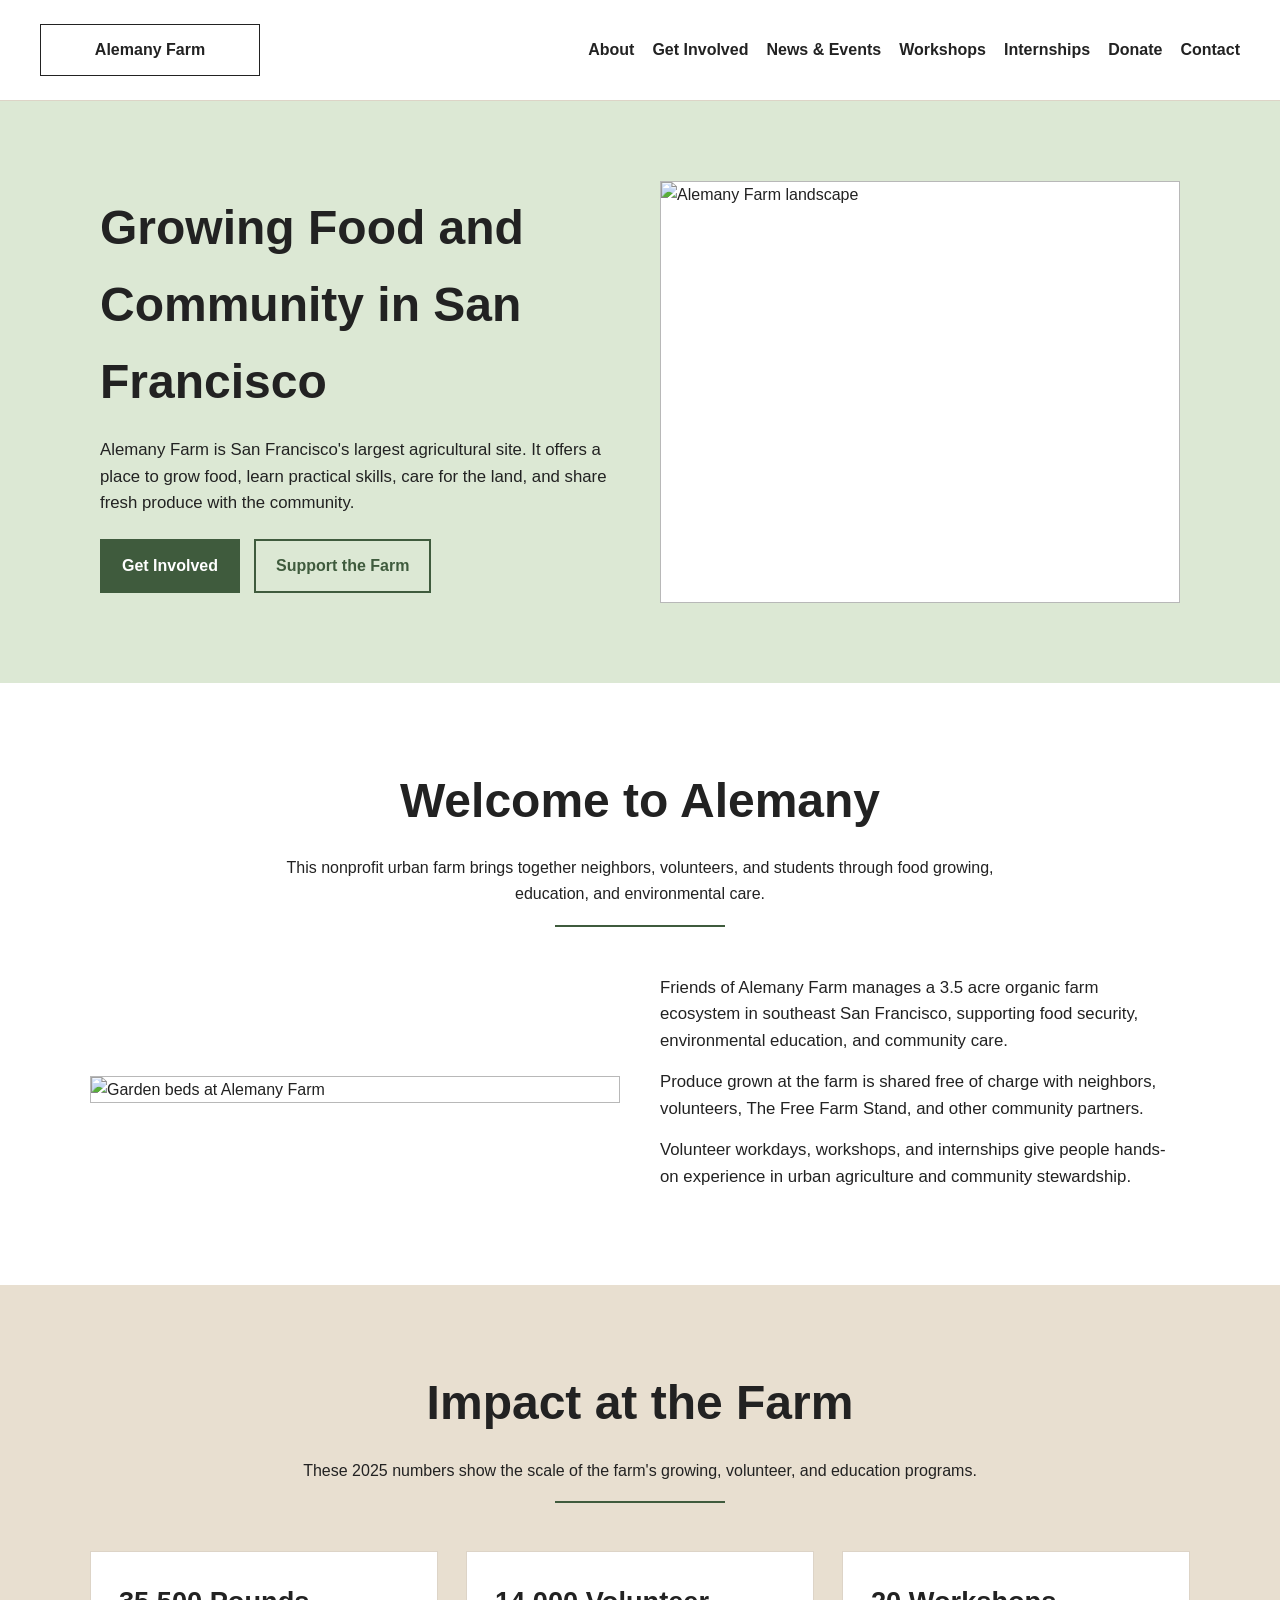
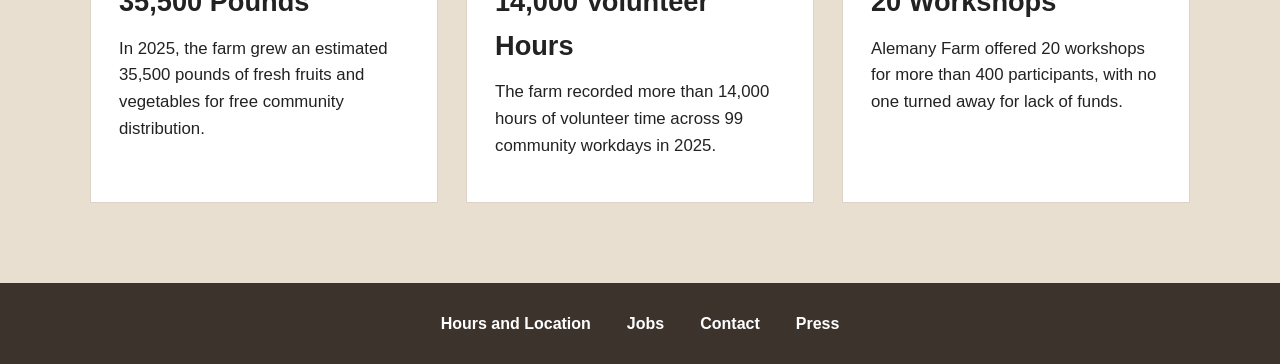
==== index.html @ 842b6b9c "Add files via upload" ====
<!DOCTYPE html>
<html lang="en">
<head>
  <meta charset="UTF-8">
  <meta name="viewport" content="width=device-width, initial-scale=1.0">
  <title>Alemany Farm</title>
  <link rel="stylesheet" href="style.css">
</head>
<body>
  <header class="site-header">
    <div class="logo-box">
      <a href="index.html">Alemany Farm</a>
    </div>
    <nav class="main-nav">
      <a href="about.html">About</a>
      <a href="get-involved.html">Get Involved</a>
      <a href="news-events.html">News &amp; Events</a>
      <a href="workshops.html">Workshops</a>
      <a href="internships.html">Internships</a>
      <a href="donate.html">Donate</a>
      <a href="contact.html">Contact</a>
    </nav>
  </header>

  <main>
    <section class="hero-home">
      <div class="hero-grid">
        <div class="hero-text">
          <h1>Growing Food and Community in San Francisco</h1>
          <p>
            Alemany Farm is San Francisco&apos;s largest agricultural site. It
            offers a place to grow food, learn practical skills, care for the
            land, and share fresh produce with the community.
          </p>
          <div class="button-row">
            <a class="button" href="get-involved.html">Get Involved</a>
            <a class="button-outline" href="donate.html">Support the Farm</a>
          </div>
        </div>

        <div class="content-image placeholder-tall">
          <img src="images/homepage-hero.jpg" alt="Alemany Farm landscape">
        </div>
      </div>
    </section>

    <section class="section section-white">
      <div class="section-title">
        <h2>Welcome to Alemany</h2>
        <p>
          This nonprofit urban farm brings together neighbors, volunteers, and
          students through food growing, education, and environmental care.
        </p>
        <div class="title-line"></div>
      </div>

      <div class="two-column">
        <div class="content-image">
          <img src="images/farm-garden.jpg" alt="Garden beds at Alemany Farm">
        </div>

        <div class="two-column-text">
          <p>
            Friends of Alemany Farm manages a 3.5 acre organic farm ecosystem
            in southeast San Francisco, supporting food security, environmental
            education, and community care.
          </p>
          <p>
            Produce grown at the farm is shared free of charge with neighbors,
            volunteers, The Free Farm Stand, and other community partners.
          </p>
          <p>
            Volunteer workdays, workshops, and internships give people hands-on
            experience in urban agriculture and community stewardship.
          </p>
        </div>
      </div>
    </section>

    <section class="section section-tan">
      <div class="section-title">
        <h2>Impact at the Farm</h2>
        <p>
          These 2025 numbers show the scale of the farm&apos;s growing,
          volunteer, and education programs.
        </p>
        <div class="title-line"></div>
      </div>

      <div class="card-grid">
        <article class="card">
          <h3>35,500 Pounds</h3>
          <p>
            In 2025, the farm grew an estimated 35,500 pounds of fresh fruits
            and vegetables for free community distribution.
          </p>
        </article>

        <article class="card">
          <h3>14,000 Volunteer Hours</h3>
          <p>
            The farm recorded more than 14,000 hours of volunteer time across
            99 community workdays in 2025.
          </p>
        </article>

        <article class="card">
          <h3>20 Workshops</h3>
          <p>
            Alemany Farm offered 20 workshops for more than 400 participants,
            with no one turned away for lack of funds.
          </p>
        </article>
      </div>
    </section>
  </main>

  <footer class="site-footer">
    <a href="contact.html">Hours and Location</a>
    <a href="internships.html">Jobs</a>
    <a href="contact.html">Contact</a>
    <a href="news-events.html">Press</a>
  </footer>
</body>
</html>
---- style.css ----
:root {
  --green-dark: #3f5b3d;
  --green-medium: #6f8f5d;
  --green-light: #dce8d4;
  --cream: #faf6ef;
  --tan: #e8dfd0;
  --brown: #3d332d;
  --white: #ffffff;
  --text-dark: #222222;
}

* {
  box-sizing: border-box;
  margin: 0;
  padding: 0;
}

body {
  font-family: Arial, sans-serif;
  background-color: var(--cream);
  color: var(--text-dark);
  line-height: 1.6;
}

main {
  position: relative;
}

a {
  color: inherit;
  text-decoration: none;
}

.site-header {
  background-color: var(--white);
  padding: 24px 40px;
  display: flex;
  justify-content: space-between;
  align-items: center;
  gap: 24px;
  flex-wrap: wrap;
  border-bottom: 1px solid #ddd4c7;
  position: sticky;
  top: 0;
  z-index: 10;
}

.logo-box {
  border: 1px solid var(--text-dark);
  min-width: 220px;
  text-align: center;
  font-weight: bold;
}

.logo-box a {
  display: block;
  padding: 12px 20px;
}

.main-nav {
  display: flex;
  flex-wrap: wrap;
  justify-content: flex-end;
  gap: 18px;
  font-weight: bold;
}

.main-nav a:hover,
.site-footer a:hover,
.text-link:hover {
  color: var(--green-medium);
}

.page-hero,
.hero-home {
  padding: 80px 40px;
  background-color: var(--green-light);
  position: relative;
}

.hero-home {
  min-height: 520px;
  display: flex;
  align-items: center;
}

.hero-grid,
.page-hero-grid,
.two-column,
.info-grid,
.contact-grid,
.donate-grid {
  max-width: 1100px;
  margin: 0 auto;
  display: grid;
  grid-template-columns: 1fr 1fr;
  gap: 40px;
  align-items: center;
}

.page-hero-grid.reverse {
  direction: rtl;
}

.page-hero-grid.reverse > * {
  direction: ltr;
}

.hero-text h1,
.page-hero-text h1,
.section-title h2,
.two-column-text h2,
.center-title h2 {
  font-size: 3rem;
  margin-bottom: 16px;
}

.hero-text p,
.page-hero-text p,
.two-column-text p,
.card p,
.text-block p,
.news-card p,
.contact-card p,
.info-card p,
.simple-list li {
  font-size: 1.05rem;
  margin-bottom: 14px;
}

.section {
  padding: 80px 40px;
}

.section-white {
  background-color: var(--white);
}

.section-tan {
  background-color: var(--tan);
}

.section-green {
  background-color: var(--green-light);
}

.section-title,
.center-title {
  text-align: center;
  max-width: 760px;
  margin: 0 auto 48px;
}

.title-line {
  width: 170px;
  height: 2px;
  background-color: var(--green-dark);
  margin: 18px auto 0;
}

.placeholder-image {
  background-color: #d5d5d5;
  border: 2px solid #b8b8b8;
  min-height: 320px;
  position: relative;
  overflow: hidden;
}

.placeholder-image::before,
.placeholder-image::after {
  content: "";
  position: absolute;
  left: 0;
  width: 100%;
  height: 2px;
  background-color: rgba(255, 255, 255, 0.7);
  top: 50%;
  transform-origin: center;
}

.placeholder-image::before {
  transform: rotate(45deg);
}

.placeholder-image::after {
  transform: rotate(-45deg);
}

.placeholder-label {
  position: absolute;
  left: 18px;
  top: 18px;
  background-color: rgba(255, 255, 255, 0.9);
  padding: 8px 12px;
  font-weight: bold;
}

.hero-note {
  position: absolute;
  right: 18px;
  bottom: 18px;
  background-color: rgba(63, 91, 61, 0.9);
  color: var(--white);
  padding: 10px 14px;
  font-weight: bold;
}

.placeholder-tall {
  min-height: 420px;
}

.placeholder-small {
  min-height: 280px;
}

.content-image {
  border: 1px solid #b8b8b8;
  background-color: var(--white);
  overflow: hidden;
}

.content-image img {
  display: block;
  width: 100%;
  height: 100%;
  object-fit: cover;
}

.content-image.placeholder-tall img {
  min-height: 420px;
}

.map-box {
  min-height: 450px;
  border: 1px solid #b8b8b8;
  background-color: var(--white);
}

.map-box iframe {
  display: block;
  width: 100%;
  height: 100%;
  min-height: 450px;
}

.page-hero-text,
.hero-text,
.two-column-text,
.text-block {
  max-width: 520px;
}

.page-hero-grid.single-column {
  grid-template-columns: 1fr;
}

.button-row {
  margin-top: 22px;
  display: flex;
  gap: 14px;
  flex-wrap: wrap;
}

.button,
.button-outline {
  display: inline-block;
  padding: 12px 20px;
  font-weight: bold;
  border: 2px solid var(--green-dark);
}

.button {
  background-color: var(--green-dark);
  color: var(--white);
}

.button-outline {
  background-color: transparent;
  color: var(--green-dark);
}

.card-grid,
.news-grid,
.three-column {
  max-width: 1100px;
  margin: 0 auto;
  display: grid;
  grid-template-columns: repeat(3, 1fr);
  gap: 28px;
}

.image-text-band {
  max-width: 1100px;
  margin: 0 auto;
  display: grid;
  grid-template-columns: 340px 1fr;
  gap: 32px;
  align-items: center;
}

.text-panel {
  background-color: var(--white);
  border: 1px solid #ddd4c7;
  padding: 28px;
}

.text-panel h2 {
  font-size: 2.1rem;
  margin-bottom: 14px;
}

.text-panel p {
  margin-bottom: 14px;
}

.stat-row {
  max-width: 1100px;
  margin: 0 auto;
  display: flex;
  gap: 24px;
  flex-wrap: wrap;
}

.stat-box {
  flex: 1;
  min-width: 220px;
  background-color: var(--white);
  border-top: 6px solid var(--green-dark);
  padding: 24px;
}

.stat-box h3 {
  font-size: 2rem;
  margin-bottom: 10px;
}

.feature-strip {
  max-width: 1100px;
  margin: 0 auto;
  display: flex;
  justify-content: space-between;
  gap: 20px;
  flex-wrap: wrap;
}

.feature-box {
  flex: 1;
  min-width: 220px;
  background-color: var(--white);
  border: 1px solid #ddd4c7;
  padding: 20px;
  text-align: center;
}

.card,
.news-card,
.info-card,
.contact-card {
  background-color: var(--white);
  padding: 28px;
  border: 1px solid #ddd4c7;
}

.card h3,
.news-card h3,
.info-card h3,
.contact-card h3 {
  font-size: 1.7rem;
  margin-bottom: 12px;
}

.news-card .date {
  color: var(--green-dark);
  font-weight: bold;
  margin-bottom: 10px;
}

.simple-list {
  list-style: none;
}

.simple-list li {
  padding-bottom: 10px;
}

.simple-list strong {
  color: var(--green-dark);
}

.split-band {
  max-width: 1100px;
  margin: 0 auto;
  display: grid;
  grid-template-columns: 1.1fr 1fr;
}

.split-band .placeholder-image,
.split-band .text-block {
  min-height: 440px;
}

.split-band .text-block {
  background-color: #c9c1c3;
  padding: 50px;
  display: flex;
  flex-direction: column;
  justify-content: center;
}

.contact-grid,
.donate-grid {
  align-items: start;
}

.contact-card,
.info-card {
  height: 100%;
}

.site-footer {
  background-color: var(--brown);
  color: var(--white);
  padding: 28px 40px;
  display: flex;
  justify-content: center;
  gap: 36px;
  flex-wrap: wrap;
  font-weight: bold;
}

.layout-note {
  max-width: 1100px;
  margin: 0 auto;
  display: flex;
  justify-content: center;
  padding-top: 30px;
}

.layout-note p {
  background-color: var(--white);
  border-left: 5px solid var(--green-dark);
  padding: 16px 20px;
  max-width: 700px;
}

@media (max-width: 900px) {
  .hero-grid,
  .page-hero-grid,
  .two-column,
  .info-grid,
  .contact-grid,
  .donate-grid,
  .split-band,
  .card-grid,
  .news-grid,
  .three-column,
  .image-text-band {
    grid-template-columns: 1fr;
  }

  .hero-text h1,
  .page-hero-text h1,
  .section-title h2,
  .two-column-text h2,
  .center-title h2 {
    font-size: 2.3rem;
  }

  .page-hero-text,
  .hero-text,
  .two-column-text,
  .text-block {
    max-width: none;
  }
}

@media (max-width: 600px) {
  .site-header,
  .page-hero,
  .hero-home,
  .section,
  .site-footer {
    padding-left: 20px;
    padding-right: 20px;
  }

  .main-nav {
    justify-content: flex-start;
  }

  .button-row {
    flex-direction: column;
    align-items: flex-start;
  }

  .hero-note {
    position: static;
    display: inline-block;
    margin-top: 18px;
  }

  .split-band .text-block {
    padding: 28px;
  }
}
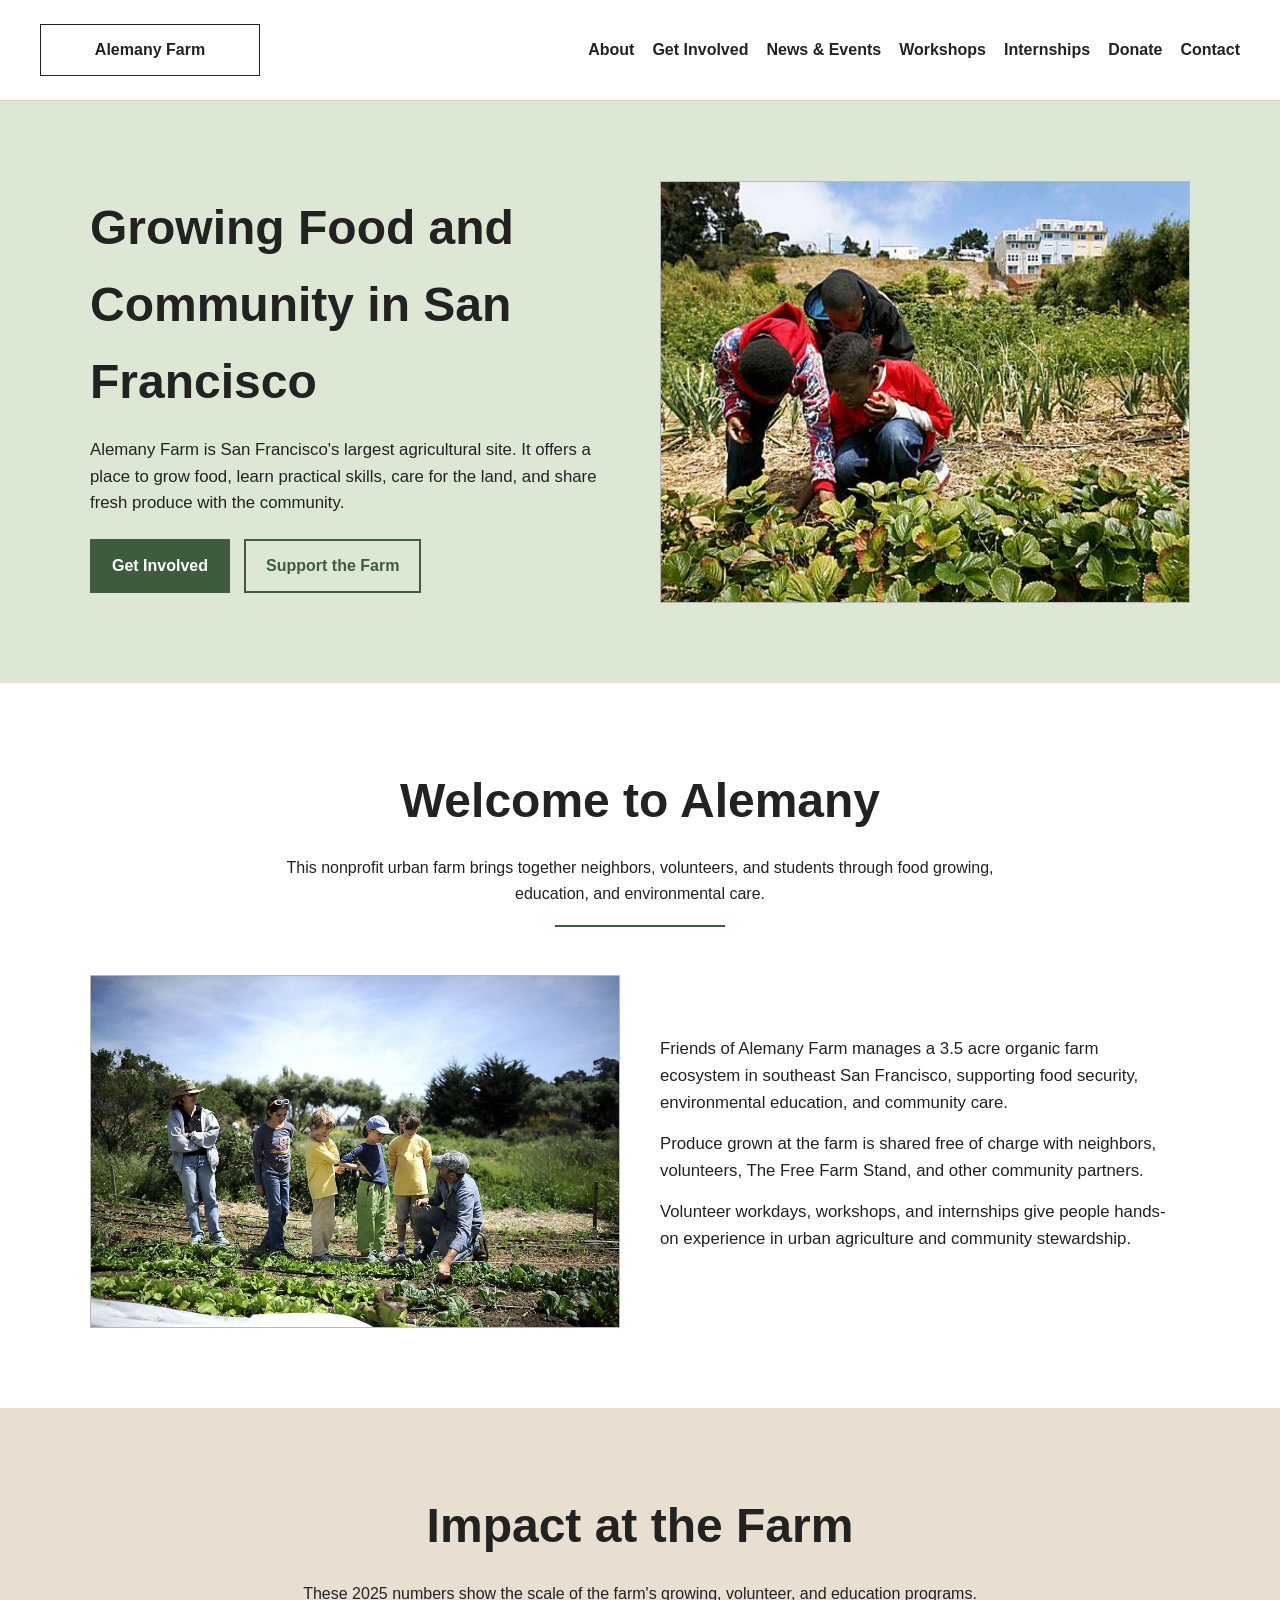
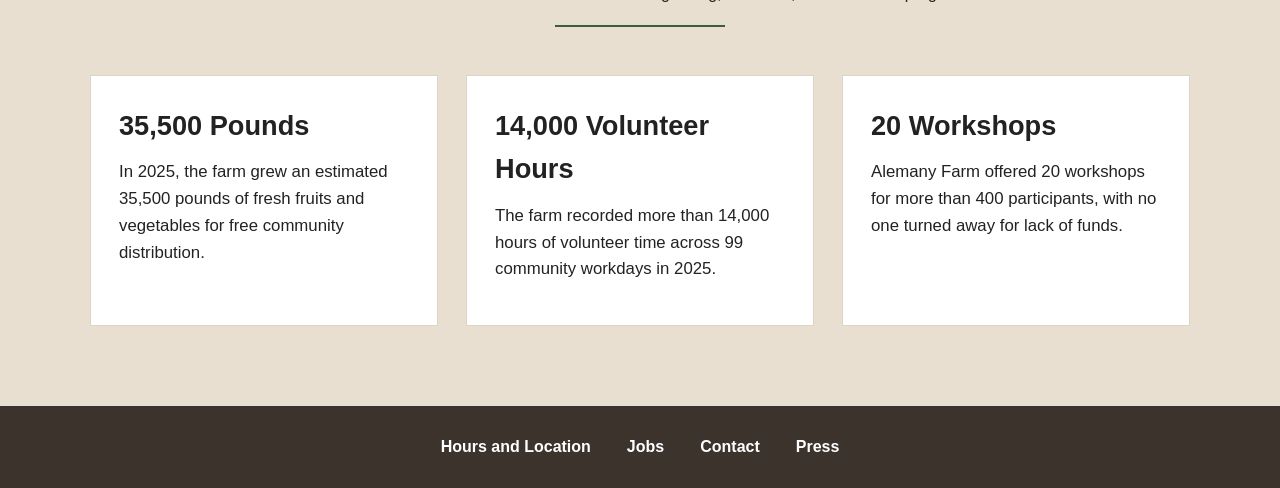
==== commit ef04ba83: "Add files via upload" ====
--- a/index.html
+++ b/index.html
@@ -4,7 +4,7 @@
   <meta charset="UTF-8">
   <meta name="viewport" content="width=device-width, initial-scale=1.0">
   <title>Alemany Farm</title>
-  <link rel="stylesheet" href="style.css">
+  <link rel="stylesheet" href="css/style.css">
 </head>
 <body>
   <header class="site-header">
--- a/css/style.css
+++ b/css/style.css
@@ -0,0 +1,505 @@
+:root {
+  --green-dark: #3f5b3d;
+  --green-medium: #6f8f5d;
+  --green-light: #dce8d4;
+  --cream: #faf6ef;
+  --tan: #e8dfd0;
+  --brown: #3d332d;
+  --white: #ffffff;
+  --text-dark: #222222;
+}
+
+* {
+  box-sizing: border-box;
+  margin: 0;
+  padding: 0;
+}
+
+body {
+  font-family: Arial, sans-serif;
+  background-color: var(--cream);
+  color: var(--text-dark);
+  line-height: 1.6;
+}
+
+main {
+  position: relative;
+}
+
+a {
+  color: inherit;
+  text-decoration: none;
+}
+
+.site-header {
+  background-color: var(--white);
+  padding: 24px 40px;
+  display: flex;
+  justify-content: space-between;
+  align-items: center;
+  gap: 24px;
+  flex-wrap: wrap;
+  border-bottom: 1px solid #ddd4c7;
+  position: sticky;
+  top: 0;
+  z-index: 10;
+}
+
+.logo-box {
+  border: 1px solid var(--text-dark);
+  min-width: 220px;
+  text-align: center;
+  font-weight: bold;
+}
+
+.logo-box a {
+  display: block;
+  padding: 12px 20px;
+}
+
+.main-nav {
+  display: flex;
+  flex-wrap: wrap;
+  justify-content: flex-end;
+  gap: 18px;
+  font-weight: bold;
+}
+
+.main-nav a:hover,
+.site-footer a:hover,
+.text-link:hover {
+  color: var(--green-medium);
+}
+
+.page-hero,
+.hero-home {
+  padding: 80px 40px;
+  background-color: var(--green-light);
+  position: relative;
+}
+
+.hero-home {
+  min-height: 520px;
+  display: flex;
+  align-items: center;
+}
+
+.hero-grid,
+.page-hero-grid,
+.two-column,
+.info-grid,
+.contact-grid,
+.donate-grid {
+  max-width: 1100px;
+  margin: 0 auto;
+  display: grid;
+  grid-template-columns: 1fr 1fr;
+  gap: 40px;
+  align-items: center;
+}
+
+.page-hero-grid.reverse {
+  direction: rtl;
+}
+
+.page-hero-grid.reverse > * {
+  direction: ltr;
+}
+
+.hero-text h1,
+.page-hero-text h1,
+.section-title h2,
+.two-column-text h2,
+.center-title h2 {
+  font-size: 3rem;
+  margin-bottom: 16px;
+}
+
+.hero-text p,
+.page-hero-text p,
+.two-column-text p,
+.card p,
+.text-block p,
+.news-card p,
+.contact-card p,
+.info-card p,
+.simple-list li {
+  font-size: 1.05rem;
+  margin-bottom: 14px;
+}
+
+.section {
+  padding: 80px 40px;
+}
+
+.section-white {
+  background-color: var(--white);
+}
+
+.section-tan {
+  background-color: var(--tan);
+}
+
+.section-green {
+  background-color: var(--green-light);
+}
+
+.section-title,
+.center-title {
+  text-align: center;
+  max-width: 760px;
+  margin: 0 auto 48px;
+}
+
+.title-line {
+  width: 170px;
+  height: 2px;
+  background-color: var(--green-dark);
+  margin: 18px auto 0;
+}
+
+.placeholder-image {
+  background-color: #d5d5d5;
+  border: 2px solid #b8b8b8;
+  min-height: 320px;
+  position: relative;
+  overflow: hidden;
+}
+
+.placeholder-image::before,
+.placeholder-image::after {
+  content: "";
+  position: absolute;
+  left: 0;
+  width: 100%;
+  height: 2px;
+  background-color: rgba(255, 255, 255, 0.7);
+  top: 50%;
+  transform-origin: center;
+}
+
+.placeholder-image::before {
+  transform: rotate(45deg);
+}
+
+.placeholder-image::after {
+  transform: rotate(-45deg);
+}
+
+.placeholder-label {
+  position: absolute;
+  left: 18px;
+  top: 18px;
+  background-color: rgba(255, 255, 255, 0.9);
+  padding: 8px 12px;
+  font-weight: bold;
+}
+
+.hero-note {
+  position: absolute;
+  right: 18px;
+  bottom: 18px;
+  background-color: rgba(63, 91, 61, 0.9);
+  color: var(--white);
+  padding: 10px 14px;
+  font-weight: bold;
+}
+
+.placeholder-tall {
+  min-height: 420px;
+}
+
+.placeholder-small {
+  min-height: 280px;
+}
+
+.content-image {
+  border: 1px solid #b8b8b8;
+  background-color: var(--white);
+  overflow: hidden;
+}
+
+.content-image img {
+  display: block;
+  width: 100%;
+  height: 100%;
+  object-fit: cover;
+}
+
+.content-image.placeholder-tall img {
+  min-height: 420px;
+}
+
+.map-box {
+  min-height: 450px;
+  border: 1px solid #b8b8b8;
+  background-color: var(--white);
+}
+
+.map-box iframe {
+  display: block;
+  width: 100%;
+  height: 100%;
+  min-height: 450px;
+}
+
+.page-hero-text,
+.hero-text,
+.two-column-text,
+.text-block {
+  max-width: 520px;
+}
+
+.page-hero-grid.single-column {
+  grid-template-columns: 1fr;
+}
+
+.button-row {
+  margin-top: 22px;
+  display: flex;
+  gap: 14px;
+  flex-wrap: wrap;
+}
+
+.button,
+.button-outline {
+  display: inline-block;
+  padding: 12px 20px;
+  font-weight: bold;
+  border: 2px solid var(--green-dark);
+}
+
+.button {
+  background-color: var(--green-dark);
+  color: var(--white);
+}
+
+.button-outline {
+  background-color: transparent;
+  color: var(--green-dark);
+}
+
+.card-grid,
+.news-grid,
+.three-column {
+  max-width: 1100px;
+  margin: 0 auto;
+  display: grid;
+  grid-template-columns: repeat(3, 1fr);
+  gap: 28px;
+}
+
+.image-text-band {
+  max-width: 1100px;
+  margin: 0 auto;
+  display: grid;
+  grid-template-columns: 340px 1fr;
+  gap: 32px;
+  align-items: center;
+}
+
+.text-panel {
+  background-color: var(--white);
+  border: 1px solid #ddd4c7;
+  padding: 28px;
+}
+
+.text-panel h2 {
+  font-size: 2.1rem;
+  margin-bottom: 14px;
+}
+
+.text-panel p {
+  margin-bottom: 14px;
+}
+
+.stat-row {
+  max-width: 1100px;
+  margin: 0 auto;
+  display: flex;
+  gap: 24px;
+  flex-wrap: wrap;
+}
+
+.stat-box {
+  flex: 1;
+  min-width: 220px;
+  background-color: var(--white);
+  border-top: 6px solid var(--green-dark);
+  padding: 24px;
+}
+
+.stat-box h3 {
+  font-size: 2rem;
+  margin-bottom: 10px;
+}
+
+.feature-strip {
+  max-width: 1100px;
+  margin: 0 auto;
+  display: flex;
+  justify-content: space-between;
+  gap: 20px;
+  flex-wrap: wrap;
+}
+
+.feature-box {
+  flex: 1;
+  min-width: 220px;
+  background-color: var(--white);
+  border: 1px solid #ddd4c7;
+  padding: 20px;
+  text-align: center;
+}
+
+.card,
+.news-card,
+.info-card,
+.contact-card {
+  background-color: var(--white);
+  padding: 28px;
+  border: 1px solid #ddd4c7;
+}
+
+.card h3,
+.news-card h3,
+.info-card h3,
+.contact-card h3 {
+  font-size: 1.7rem;
+  margin-bottom: 12px;
+}
+
+.news-card .date {
+  color: var(--green-dark);
+  font-weight: bold;
+  margin-bottom: 10px;
+}
+
+.simple-list {
+  list-style: none;
+}
+
+.simple-list li {
+  padding-bottom: 10px;
+}
+
+.simple-list strong {
+  color: var(--green-dark);
+}
+
+.split-band {
+  max-width: 1100px;
+  margin: 0 auto;
+  display: grid;
+  grid-template-columns: 1.1fr 1fr;
+}
+
+.split-band .placeholder-image,
+.split-band .text-block {
+  min-height: 440px;
+}
+
+.split-band .text-block {
+  background-color: #c9c1c3;
+  padding: 50px;
+  display: flex;
+  flex-direction: column;
+  justify-content: center;
+}
+
+.contact-grid,
+.donate-grid {
+  align-items: start;
+}
+
+.contact-card,
+.info-card {
+  height: 100%;
+}
+
+.site-footer {
+  background-color: var(--brown);
+  color: var(--white);
+  padding: 28px 40px;
+  display: flex;
+  justify-content: center;
+  gap: 36px;
+  flex-wrap: wrap;
+  font-weight: bold;
+}
+
+.layout-note {
+  max-width: 1100px;
+  margin: 0 auto;
+  display: flex;
+  justify-content: center;
+  padding-top: 30px;
+}
+
+.layout-note p {
+  background-color: var(--white);
+  border-left: 5px solid var(--green-dark);
+  padding: 16px 20px;
+  max-width: 700px;
+}
+
+@media (max-width: 900px) {
+  .hero-grid,
+  .page-hero-grid,
+  .two-column,
+  .info-grid,
+  .contact-grid,
+  .donate-grid,
+  .split-band,
+  .card-grid,
+  .news-grid,
+  .three-column,
+  .image-text-band {
+    grid-template-columns: 1fr;
+  }
+
+  .hero-text h1,
+  .page-hero-text h1,
+  .section-title h2,
+  .two-column-text h2,
+  .center-title h2 {
+    font-size: 2.3rem;
+  }
+
+  .page-hero-text,
+  .hero-text,
+  .two-column-text,
+  .text-block {
+    max-width: none;
+  }
+}
+
+@media (max-width: 600px) {
+  .site-header,
+  .page-hero,
+  .hero-home,
+  .section,
+  .site-footer {
+    padding-left: 20px;
+    padding-right: 20px;
+  }
+
+  .main-nav {
+    justify-content: flex-start;
+  }
+
+  .button-row {
+    flex-direction: column;
+    align-items: flex-start;
+  }
+
+  .hero-note {
+    position: static;
+    display: inline-block;
+    margin-top: 18px;
+  }
+
+  .split-band .text-block {
+    padding: 28px;
+  }
+}
